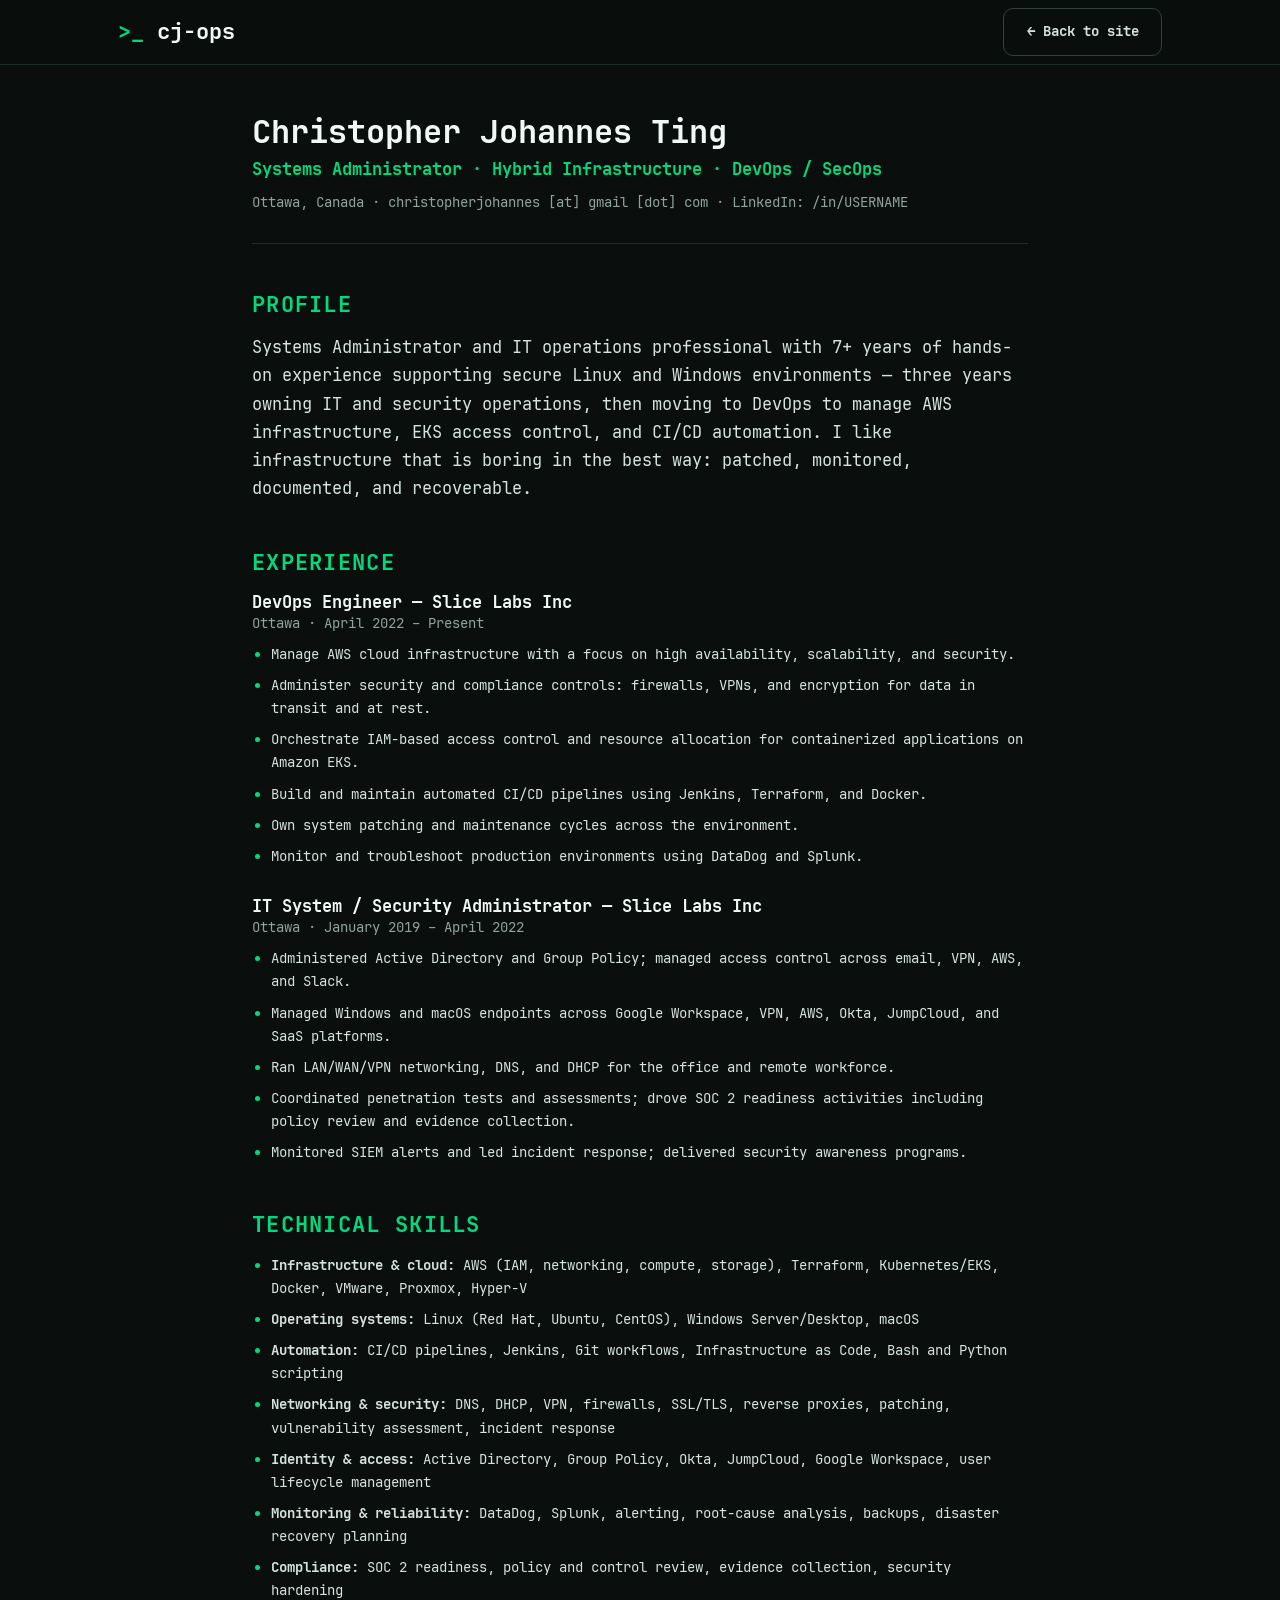
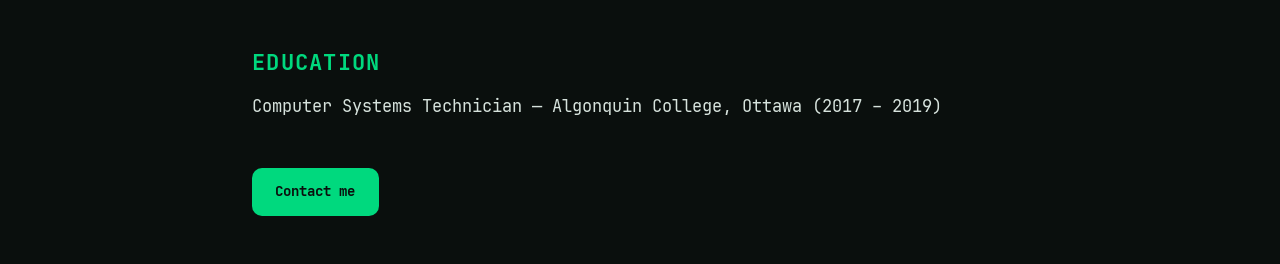
==== cv.html @ 98f37f38 "Portfolio site: hand-coded HTML/CSS/JS, hardened Pages pipeline - Single-page dark terminal design: " ====
<!DOCTYPE html>
<html lang="en">
<head>
  <meta charset="utf-8">
  <meta name="viewport" content="width=device-width, initial-scale=1">
  <meta http-equiv="Content-Security-Policy" content="default-src 'none'; style-src 'self'; img-src 'self'; font-src 'self'; base-uri 'none'; form-action 'none'">
  <meta name="referrer" content="no-referrer">
  <meta name="color-scheme" content="dark light">
  <title>CV — Christopher Ting</title>
  <meta name="description" content="CV of Christopher Ting, Systems Administrator / DevOps / SecOps, Ottawa.">
  <link rel="icon" href="assets/img/favicon.svg" type="image/svg+xml">
  <link rel="stylesheet" href="css/tokens.css">
  <link rel="stylesheet" href="css/base.css">
  <link rel="stylesheet" href="css/layout.css">
  <link rel="stylesheet" href="css/components.css">
  <link rel="stylesheet" href="css/cv.css">
</head>
<body>
  <a class="skip-link" href="#cv">Skip to content</a>
  <header class="site-header">
    <nav class="nav container" aria-label="Main">
      <a class="nav__brand" href="./"><span class="nav__brand-glyph" aria-hidden="true">&gt;_</span> cj-ops</a>
      <a class="btn btn--ghost" href="./">← Back to site</a>
    </nav>
  </header>

  <main class="cv" id="cv">
    <header>
      <h1>Christopher Johannes Ting</h1>
      <p class="cv__role">Systems Administrator · Hybrid Infrastructure · DevOps / SecOps</p>
      <p class="cv__meta">Ottawa, Canada · christopherjohannes [at] gmail [dot] com · LinkedIn: /in/USERNAME</p>
    </header>

    <section aria-labelledby="cv-objective">
      <h2 id="cv-objective">Profile</h2>
      <p>Systems Administrator and IT operations professional with 7+ years of hands-on experience supporting secure Linux and Windows environments — three years owning IT and security operations, then moving to DevOps to manage AWS infrastructure, EKS access control, and CI/CD automation. I like infrastructure that is boring in the best way: patched, monitored, documented, and recoverable.</p>
    </section>

    <section aria-labelledby="cv-exp">
      <h2 id="cv-exp">Experience</h2>

      <div class="cv__job">
        <h3>DevOps Engineer — Slice Labs Inc</h3>
        <p class="cv__where">Ottawa · April 2022 – Present</p>
        <ul>
          <li>Manage AWS cloud infrastructure with a focus on high availability, scalability, and security.</li>
          <li>Administer security and compliance controls: firewalls, VPNs, and encryption for data in transit and at rest.</li>
          <li>Orchestrate IAM-based access control and resource allocation for containerized applications on Amazon EKS.</li>
          <li>Build and maintain automated CI/CD pipelines using Jenkins, Terraform, and Docker.</li>
          <li>Own system patching and maintenance cycles across the environment.</li>
          <li>Monitor and troubleshoot production environments using DataDog and Splunk.</li>
        </ul>
      </div>

      <div class="cv__job">
        <h3>IT System / Security Administrator — Slice Labs Inc</h3>
        <p class="cv__where">Ottawa · January 2019 – April 2022</p>
        <ul>
          <li>Administered Active Directory and Group Policy; managed access control across email, VPN, AWS, and Slack.</li>
          <li>Managed Windows and macOS endpoints across Google Workspace, VPN, AWS, Okta, JumpCloud, and SaaS platforms.</li>
          <li>Ran LAN/WAN/VPN networking, DNS, and DHCP for the office and remote workforce.</li>
          <li>Coordinated penetration tests and assessments; drove SOC 2 readiness activities including policy review and evidence collection.</li>
          <li>Monitored SIEM alerts and led incident response; delivered security awareness programs.</li>
        </ul>
      </div>
    </section>

    <section aria-labelledby="cv-skills">
      <h2 id="cv-skills">Technical Skills</h2>
      <ul>
        <li><strong>Infrastructure &amp; cloud:</strong> AWS (IAM, networking, compute, storage), Terraform, Kubernetes/EKS, Docker, VMware, Proxmox, Hyper-V</li>
        <li><strong>Operating systems:</strong> Linux (Red Hat, Ubuntu, CentOS), Windows Server/Desktop, macOS</li>
        <li><strong>Automation:</strong> CI/CD pipelines, Jenkins, Git workflows, Infrastructure as Code, Bash and Python scripting</li>
        <li><strong>Networking &amp; security:</strong> DNS, DHCP, VPN, firewalls, SSL/TLS, reverse proxies, patching, vulnerability assessment, incident response</li>
        <li><strong>Identity &amp; access:</strong> Active Directory, Group Policy, Okta, JumpCloud, Google Workspace, user lifecycle management</li>
        <li><strong>Monitoring &amp; reliability:</strong> DataDog, Splunk, alerting, root-cause analysis, backups, disaster recovery planning</li>
        <li><strong>Compliance:</strong> SOC 2 readiness, policy and control review, evidence collection, security hardening</li>
      </ul>
    </section>

    <section aria-labelledby="cv-edu">
      <h2 id="cv-edu">Education</h2>
      <p>Computer Systems Technician — Algonquin College, Ottawa (2017 – 2019)</p>
    </section>

    <p class="cv__actions">
      <a class="btn btn--solid" href="./#contact">Contact me</a>
    </p>
  </main>
</body>
</html>
---- css/tokens.css ----
/* Design tokens — single source of truth for the theme. */
:root {
  /* color */
  --bg: #0a0f0d;
  --bg-raise: #0d1512;
  --surface: #101a16;
  --surface-2: #13201b;
  --border: #1e2b28;
  --border-bright: #2c443c;
  --accent: #00d97e;
  --accent-strong: #35eb9e;
  --accent-dim: rgba(0, 217, 126, 0.14);
  --accent-glow: rgba(0, 217, 126, 0.35);
  --text: #d6e2dc;
  --text-strong: #f2f8f5;
  --muted: #90a29b;

  /* type */
  --font-mono: "JetBrains Mono", ui-monospace, "Cascadia Mono", "SF Mono", Menlo, Consolas, monospace;
  --fs-sm: clamp(0.8rem, 0.78rem + 0.12vw, 0.875rem);
  --fs-base: clamp(0.95rem, 0.9rem + 0.25vw, 1.0625rem);
  --fs-md: clamp(1.1rem, 1rem + 0.5vw, 1.35rem);
  --fs-lg: clamp(1.4rem, 1.2rem + 1vw, 2rem);
  --fs-xl: clamp(2rem, 1.5rem + 2.6vw, 3.6rem);

  /* space & shape */
  --space-1: 0.25rem;
  --space-2: 0.5rem;
  --space-3: 1rem;
  --space-4: 1.75rem;
  --space-5: 3rem;
  --space-6: 5rem;
  --radius: 10px;
  --radius-lg: 14px;
  --shadow-glow: 0 0 0 1px var(--border-bright), 0 0 28px var(--accent-dim);
  --container: 1100px;

  /* motion */
  --ease: cubic-bezier(0.22, 1, 0.36, 1);
  --dur: 500ms;
}
---- css/base.css ----
/* Fonts — self-hosted, no CDN. */
@font-face {
  font-family: "JetBrains Mono";
  src: url("../assets/fonts/jetbrains-mono-400.woff2") format("woff2");
  font-weight: 400;
  font-style: normal;
  font-display: swap;
}
@font-face {
  font-family: "JetBrains Mono";
  src: url("../assets/fonts/jetbrains-mono-700.woff2") format("woff2");
  font-weight: 700;
  font-style: normal;
  font-display: swap;
}

/* Reset */
*, *::before, *::after { box-sizing: border-box; }
* { margin: 0; }
html { color-scheme: dark; }
img, picture, svg, canvas { display: block; max-width: 100%; height: auto; }
input, button { font: inherit; }
ul[class] { list-style: none; padding: 0; }
p, h1, h2, h3 { overflow-wrap: break-word; }

body {
  background: var(--bg);
  color: var(--text);
  font-family: var(--font-mono);
  font-size: var(--fs-base);
  line-height: 1.65;
  -webkit-font-smoothing: antialiased;
}

h1, h2, h3 { color: var(--text-strong); line-height: 1.2; text-wrap: balance; }

a { color: var(--accent); text-decoration-thickness: 1px; text-underline-offset: 3px; }
a:hover { color: var(--accent-strong); }

::selection { background: var(--accent); color: var(--bg); }

/* Focus — always visible, never removed. */
:focus-visible {
  outline: 2px solid var(--accent);
  outline-offset: 3px;
  border-radius: 2px;
}

/* Smooth scrolling only for those who allow motion. */
@media (prefers-reduced-motion: no-preference) {
  html { scroll-behavior: smooth; }
}
html { scroll-padding-top: 5rem; }

/* Skip link */
.skip-link {
  position: absolute;
  left: var(--space-3);
  top: var(--space-3);
  z-index: 100;
  padding: var(--space-2) var(--space-3);
  background: var(--accent);
  color: var(--bg);
  font-weight: 700;
  text-decoration: none;
  border-radius: var(--radius);
  transform: translateY(-300%);
}
.skip-link:focus { transform: none; }

.visually-hidden {
  position: absolute;
  width: 1px; height: 1px;
  padding: 0; margin: -1px;
  overflow: hidden;
  clip-path: inset(50%);
  white-space: nowrap;
}

.accent { color: var(--accent); }

/*
 * Scroll-reveal gating: content is fully visible by default (the no-JS floor).
 * Only when JS has loaded (html.js-enabled) do reveal elements start hidden.
 */
.js-enabled .reveal {
  opacity: 0;
  transform: translateY(22px);
  transition: opacity var(--dur) var(--ease), transform var(--dur) var(--ease);
}
.js-enabled .reveal.is-visible { opacity: 1; transform: none; }

/* Global kill switch: reduced motion disables every animation and transition. */
@media (prefers-reduced-motion: reduce) {
  *, *::before, *::after {
    animation-duration: 0.01ms !important;
    animation-iteration-count: 1 !important;
    transition-duration: 0.01ms !important;
  }
  .js-enabled .reveal { opacity: 1; transform: none; }
}
---- css/layout.css ----
.container {
  max-width: var(--container);
  margin-inline: auto;
  padding-inline: var(--space-4);
}

/* ---------- Header / nav ---------- */
.site-header {
  position: sticky;
  top: 0;
  z-index: 50;
  background: color-mix(in srgb, var(--bg) 82%, transparent);
  backdrop-filter: blur(10px);
  -webkit-backdrop-filter: blur(10px);
  border-bottom: 1px solid var(--border);
}
.nav {
  display: flex;
  align-items: center;
  justify-content: space-between;
  gap: var(--space-3);
  min-height: 4rem;
}
.nav__brand {
  font-weight: 700;
  font-size: var(--fs-md);
  color: var(--text-strong);
  text-decoration: none;
  white-space: nowrap;
}
.nav__brand-glyph { color: var(--accent); }
.nav__menu {
  display: flex;
  align-items: center;
  gap: var(--space-4);
}
.nav__menu a:not(.btn) {
  color: var(--text);
  text-decoration: none;
  font-size: var(--fs-sm);
  padding-block: var(--space-2);
  border-bottom: 2px solid transparent;
}
.nav__menu a:not(.btn):hover,
.nav__menu a[aria-current="page"] {
  color: var(--accent);
  border-bottom-color: var(--accent);
}
.nav__toggle { display: none; }

@media (max-width: 720px) {
  .nav__toggle {
    display: grid;
    place-items: center;
    width: 2.75rem;
    height: 2.75rem;
    background: none;
    border: 1px solid var(--border);
    border-radius: var(--radius);
    cursor: pointer;
  }
  .nav__toggle-bar,
  .nav__toggle-bar::before,
  .nav__toggle-bar::after {
    content: "";
    display: block;
    width: 1.25rem;
    height: 2px;
    background: var(--accent);
    position: relative;
    transition: transform 200ms var(--ease);
  }
  .nav__toggle-bar::before { position: absolute; top: -6px; }
  .nav__toggle-bar::after { position: absolute; top: 6px; }
  .nav__toggle[aria-expanded="true"] .nav__toggle-bar { transform: rotate(45deg); }
  .nav__toggle[aria-expanded="true"] .nav__toggle-bar::before { transform: rotate(-90deg) translateX(-6px); }
  .nav__toggle[aria-expanded="true"] .nav__toggle-bar::after { opacity: 0; }

  .nav__menu {
    position: absolute;
    inset: 100% 0 auto 0;
    flex-direction: column;
    align-items: stretch;
    gap: 0;
    background: var(--bg-raise);
    border-bottom: 1px solid var(--border);
    padding: var(--space-3) var(--space-4) var(--space-4);
    display: none;
  }
  .nav__menu.is-open { display: flex; }
  .nav__menu a:not(.btn) { padding: var(--space-3); border-bottom: 1px solid var(--border); }
  .nav__cv { margin-top: var(--space-3); text-align: center; }
}

/* ---------- Hero ---------- */
.hero {
  position: relative;
  overflow: hidden;
  padding-block: var(--space-6);
  /* Static fallback when JS/canvas is unavailable. */
  background:
    radial-gradient(60rem 30rem at 80% -10%, var(--accent-dim), transparent 60%),
    var(--bg);
}
.hero__canvas {
  position: absolute;
  inset: 0;
  width: 100%;
  height: 100%;
  pointer-events: none;
}
.hero__grid {
  position: relative;
  display: grid;
  grid-template-columns: minmax(0, 1.15fr) minmax(0, 1fr);
  gap: var(--space-5);
  align-items: center;
}
.hero__kicker { color: var(--muted); font-size: var(--fs-sm); margin-bottom: var(--space-3); }
.hero__title { font-size: var(--fs-xl); margin-block: var(--space-4) var(--space-3); }
.hero__sub { color: var(--muted); max-width: 46ch; }
.hero__cta { display: flex; flex-wrap: wrap; gap: var(--space-3); margin-top: var(--space-4); }
.hero__media { position: relative; }

@media (max-width: 900px) {
  .hero__grid { grid-template-columns: 1fr; }
  .hero__media { order: -1; max-width: 480px; }
}

/* ---------- Sections ---------- */
.section { padding-block: var(--space-6); }
.section--alt { background: var(--bg-raise); border-block: 1px solid var(--border); }
.section__title { font-size: var(--fs-lg); margin-bottom: var(--space-5); }
.section__hash { color: var(--accent); }
.section__lede { color: var(--muted); margin: calc(-1 * var(--space-4)) 0 var(--space-5); max-width: 60ch; }

/* ---------- Stats ---------- */
.stats { border-block: 1px solid var(--border); background: var(--bg-raise); }
.stats__grid {
  display: grid;
  grid-template-columns: repeat(auto-fit, minmax(10rem, 1fr));
  gap: var(--space-4);
  padding-block: var(--space-5);
  text-align: center;
}
.stat__num { font-size: var(--fs-xl); font-weight: 700; color: var(--accent); line-height: 1; }
.stat__label { color: var(--muted); font-size: var(--fs-sm); margin-top: var(--space-2); }

/* ---------- About ---------- */
.about__grid {
  display: grid;
  grid-template-columns: minmax(0, 1.1fr) minmax(0, 1fr);
  gap: var(--space-5);
  align-items: start;
}
.about__text p + p { margin-top: var(--space-3); }
.about__edu { color: var(--muted); font-size: var(--fs-sm); margin-top: var(--space-4); }
.focus { display: grid; gap: var(--space-3); }
@media (max-width: 900px) {
  .about__grid { grid-template-columns: 1fr; }
}

/* ---------- Grids ---------- */
.skills__grid {
  display: grid;
  grid-template-columns: repeat(auto-fit, minmax(15rem, 1fr));
  gap: var(--space-4);
}
.services__grid,
.projects__grid {
  display: grid;
  grid-template-columns: repeat(auto-fit, minmax(17rem, 1fr));
  gap: var(--space-4);
}

/* ---------- Contact ---------- */
.contact__inner { text-align: center; max-width: 44rem; }
.contact__inner .section__title { margin-bottom: var(--space-3); }
.contact__lede { color: var(--muted); margin-bottom: var(--space-4); }
.contact__actions {
  display: flex;
  flex-wrap: wrap;
  justify-content: center;
  gap: var(--space-3);
}
.contact__note, .contact__noscript { color: var(--muted); font-size: var(--fs-sm); margin-top: var(--space-4); }

/* ---------- Footer ---------- */
.footer { border-top: 1px solid var(--border); padding-block: var(--space-4); }
.footer__inner {
  display: flex;
  flex-wrap: wrap;
  justify-content: space-between;
  gap: var(--space-3);
  color: var(--muted);
  font-size: var(--fs-sm);
}
.footer__key {
  background: var(--surface);
  border: 1px solid var(--border);
  border-radius: 6px;
  color: var(--accent);
  padding: 0 var(--space-2);
  cursor: pointer;
}
.footer__key:hover { border-color: var(--accent); }
---- css/components.css ----
/* ---------- Buttons ---------- */
.btn {
  display: inline-block;
  padding: 0.7rem 1.4rem;
  border-radius: var(--radius);
  font-weight: 700;
  font-size: var(--fs-sm);
  text-decoration: none;
  border: 1px solid transparent;
  transition: transform 180ms var(--ease), box-shadow 180ms var(--ease), background 180ms var(--ease);
}
.btn--solid { background: var(--accent); color: var(--bg); }
.btn--solid:hover { background: var(--accent-strong); color: var(--bg); box-shadow: 0 0 24px var(--accent-glow); transform: translateY(-2px); }
.btn--ghost { border-color: var(--border-bright); color: var(--text); }
.btn--ghost:hover { border-color: var(--accent); color: var(--accent); transform: translateY(-2px); }

/* ---------- Terminal chrome ---------- */
.term {
  background: var(--surface);
  border: 1px solid var(--border);
  border-radius: var(--radius-lg);
  overflow: hidden;
  box-shadow: 0 12px 40px rgba(0, 0, 0, 0.45);
}
.term__bar {
  display: flex;
  align-items: center;
  gap: 0.45rem;
  padding: 0.6rem 0.9rem;
  background: var(--surface-2);
  border-bottom: 1px solid var(--border);
}
.term__dot { width: 0.7rem; height: 0.7rem; border-radius: 50%; background: var(--border-bright); }
.term__dot:first-child { background: #e05252; }
.term__dot:nth-child(2) { background: #d9a441; }
.term__dot:nth-child(3) { background: var(--accent); }
.term__title { margin-left: var(--space-2); color: var(--muted); font-size: var(--fs-sm); }
.term__body { padding: var(--space-3) var(--space-4); font-size: var(--fs-sm); }
.term__prompt { color: var(--accent); font-weight: 700; }
.term__cmd { color: var(--text-strong); }
.term__out { color: var(--muted); margin-bottom: var(--space-2); }
.term__cursor {
  display: inline-block;
  width: 0.6em;
  height: 1.1em;
  background: var(--accent);
  vertical-align: text-bottom;
  animation: blink 1.1s steps(1) infinite;
}
@keyframes blink { 50% { opacity: 0; } }

.term--frame { box-shadow: var(--shadow-glow), 0 12px 40px rgba(0, 0, 0, 0.45); }
.term--frame img { width: 100%; }

/* ---------- Cards ---------- */
.card {
  --tilt-x: 0deg;
  --tilt-y: 0deg;
  background: var(--surface);
  border: 1px solid var(--border);
  border-radius: var(--radius-lg);
  padding: var(--space-4);
  transition: border-color 200ms var(--ease), box-shadow 200ms var(--ease), transform 200ms var(--ease);
  transform: perspective(800px) rotateX(var(--tilt-x)) rotateY(var(--tilt-y));
}
.card:hover { border-color: var(--border-bright); box-shadow: var(--shadow-glow); }
.card h3 { font-size: var(--fs-md); margin-block: var(--space-2); }
.card p { color: var(--muted); font-size: var(--fs-sm); }
.card__icon {
  display: inline-grid;
  place-items: center;
  width: 2.6rem;
  height: 2.6rem;
  border-radius: var(--radius);
  background: var(--accent-dim);
  border: 1px solid var(--border-bright);
  color: var(--accent);
  font-size: 1.2rem;
}

/* ---------- Badges & tags ---------- */
.skills__heading { font-size: var(--fs-sm); color: var(--accent); text-transform: uppercase; letter-spacing: 0.08em; margin-bottom: var(--space-3); }
.badges { display: flex; flex-wrap: wrap; gap: var(--space-2); }
.badges li {
  padding: 0.35rem 0.75rem;
  background: var(--surface);
  border: 1px solid var(--border);
  border-radius: 999px;
  font-size: var(--fs-sm);
  transition: border-color 160ms var(--ease), color 160ms var(--ease);
}
.badges li:hover { border-color: var(--accent); color: var(--accent-strong); }
.tags { display: flex; flex-wrap: wrap; gap: var(--space-2); margin-top: var(--space-3); }
.tags li {
  padding: 0.15rem 0.6rem;
  border-radius: 999px;
  background: var(--accent-dim);
  color: var(--accent-strong);
  font-size: 0.75rem;
}

/* ---------- Projects ---------- */
.project { padding: 0; overflow: hidden; display: flex; flex-direction: column; }
.project__thumb { width: 100%; border-bottom: 1px solid var(--border); }
.project__body { padding: var(--space-4); display: flex; flex-direction: column; flex: 1; }
.project__link { margin-top: auto; padding-top: var(--space-3); font-size: var(--fs-sm); font-weight: 700; text-decoration: none; }
.project__link:hover { text-decoration: underline; }

/* ---------- Terminal dialog (easter egg) ---------- */
.termdialog {
  margin: auto; /* restore centering removed by the global reset */
  width: min(92vw, 40rem);
  background: transparent;
  border: none;
  padding: 0;
}
.termdialog::backdrop { background: rgba(4, 8, 6, 0.75); backdrop-filter: blur(3px); }
.term--dialog { box-shadow: var(--shadow-glow), 0 24px 60px rgba(0, 0, 0, 0.6); }
.termdialog__close {
  margin-left: auto;
  background: none;
  border: none;
  color: var(--muted);
  cursor: pointer;
  font-size: 1rem;
  padding: 0 var(--space-2);
}
.termdialog__close:hover { color: var(--accent); }
.termdialog__body { min-height: 16rem; max-height: 60vh; display: flex; flex-direction: column; }
.termdialog__log { flex: 1; overflow-y: auto; white-space: pre-wrap; color: var(--text); }
.termdialog__log .muted { color: var(--muted); }
.termdialog__log .ok { color: var(--accent); }
.termdialog__row { display: flex; gap: var(--space-2); align-items: center; margin-top: var(--space-2); }
.termdialog__input {
  flex: 1;
  background: none;
  border: none;
  color: var(--text-strong);
  caret-color: var(--accent);
}
.termdialog__input:focus { outline: none; }
.termdialog__input::placeholder { color: var(--muted); opacity: 0.7; }
---- css/cv.css ----
/* CV page — screen layout + print-to-PDF styles. */
.cv {
  max-width: 52rem;
  margin-inline: auto;
  padding: var(--space-5) var(--space-4);
}
.cv header { margin-bottom: var(--space-5); border-bottom: 1px solid var(--border); padding-bottom: var(--space-4); }
.cv h1 { font-size: var(--fs-lg); }
.cv .cv__role { color: var(--accent); font-weight: 700; margin-top: var(--space-1); }
.cv .cv__meta { color: var(--muted); font-size: var(--fs-sm); margin-top: var(--space-2); }
.cv h2 {
  font-size: var(--fs-md);
  color: var(--accent);
  margin: var(--space-5) 0 var(--space-3);
  text-transform: uppercase;
  letter-spacing: 0.06em;
}
.cv h3 { font-size: var(--fs-base); }
.cv .cv__where { color: var(--muted); font-size: var(--fs-sm); margin-bottom: var(--space-2); }
.cv ul { padding-left: 1.2rem; }
.cv li { margin-bottom: var(--space-2); font-size: var(--fs-sm); }
.cv li::marker { color: var(--accent); }
.cv .cv__job + .cv__job { margin-top: var(--space-4); }
.cv .cv__actions { margin-top: var(--space-5); display: flex; gap: var(--space-3); }

@media print {
  :root {
    --bg: #ffffff;
    --bg-raise: #ffffff;
    --surface: #ffffff;
    --border: #cccccc;
    --accent: #067a4b;
    --accent-strong: #067a4b;
    --text: #1a1a1a;
    --text-strong: #000000;
    --muted: #444444;
  }
  html { color-scheme: light; }
  body { font-size: 10.5pt; }
  .cv { padding: 0; max-width: none; }
  .cv .cv__actions, .site-header { display: none; }
  a { color: var(--text); text-decoration: none; }
}
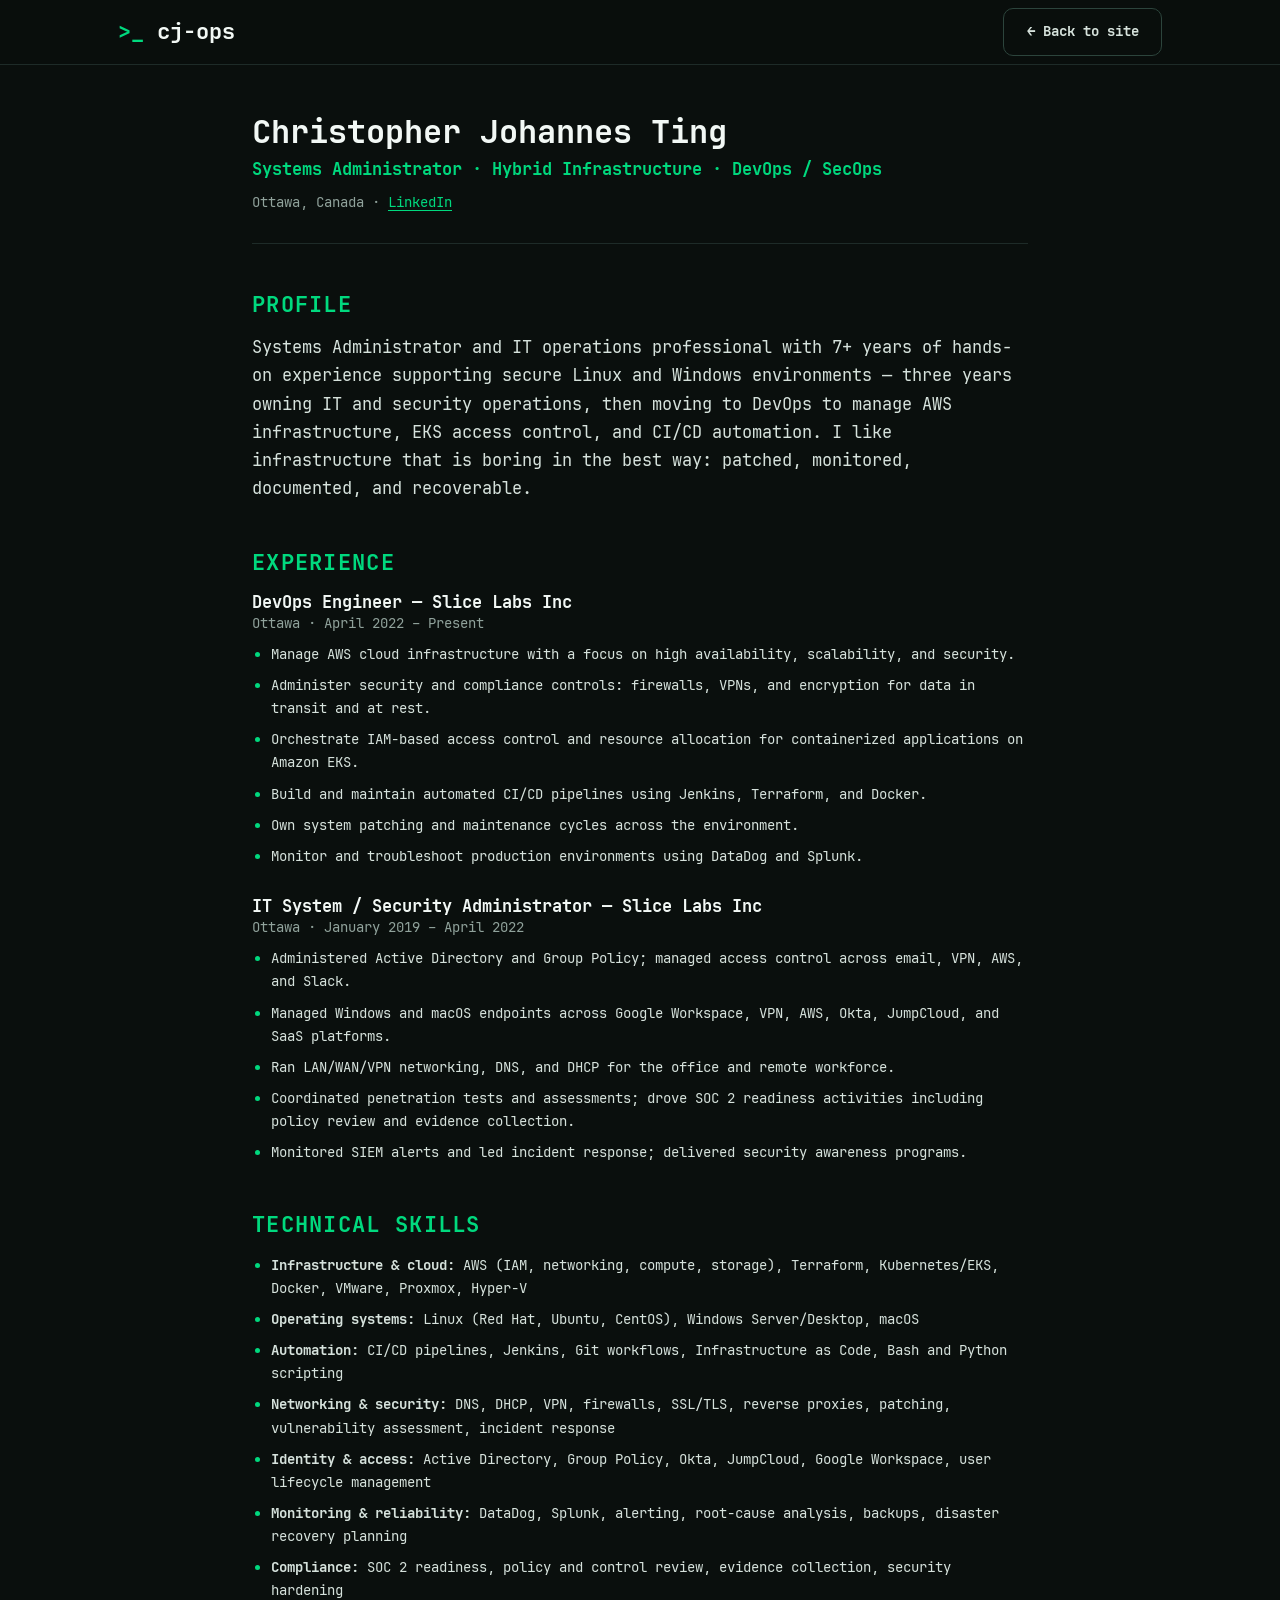
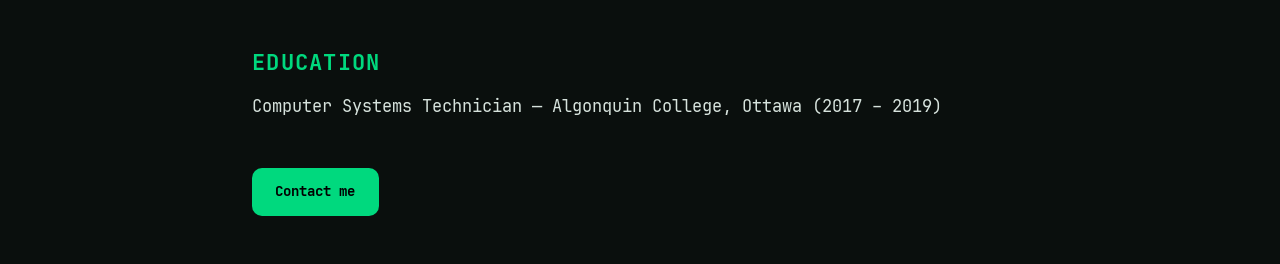
==== commit 3cb390a3: "Update LinkedIn links in security.txt, cv.html, and index.html" ====
--- a/cv.html
+++ b/cv.html
@@ -28,7 +28,7 @@
     <header>
       <h1>Christopher Johannes Ting</h1>
       <p class="cv__role">Systems Administrator · Hybrid Infrastructure · DevOps / SecOps</p>
-      <p class="cv__meta">Ottawa, Canada · christopherjohannes [at] gmail [dot] com · LinkedIn: /in/USERNAME</p>
+      <p class="cv__meta">Ottawa, Canada · <a href="https://www.linkedin.com/in/YOUR_HANDLE">LinkedIn</a></p>
     </header>
 
     <section aria-labelledby="cv-objective">
--- a/css/base.css
+++ b/css/base.css
@@ -82,13 +82,15 @@
 /*
  * Scroll-reveal gating: content is fully visible by default (the no-JS floor).
  * Only when JS has loaded (html.js-enabled) do reveal elements start hidden.
+ * Uses the standalone `translate` property (not `transform`) so it never
+ * collides with a component's own hover transform (e.g. a magnify effect).
  */
 .js-enabled .reveal {
   opacity: 0;
-  transform: translateY(22px);
-  transition: opacity var(--dur) var(--ease), transform var(--dur) var(--ease);
+  translate: 0 22px;
+  transition: opacity var(--dur) var(--ease), translate var(--dur) var(--ease);
 }
-.js-enabled .reveal.is-visible { opacity: 1; transform: none; }
+.js-enabled .reveal.is-visible { opacity: 1; translate: none; }
 
 /* Global kill switch: reduced motion disables every animation and transition. */
 @media (prefers-reduced-motion: reduce) {
@@ -97,5 +99,5 @@
     animation-iteration-count: 1 !important;
     transition-duration: 0.01ms !important;
   }
-  .js-enabled .reveal { opacity: 1; transform: none; }
+  .js-enabled .reveal { opacity: 1; translate: none; }
 }
--- a/css/layout.css
+++ b/css/layout.css
@@ -29,6 +29,16 @@
   white-space: nowrap;
 }
 .nav__brand-glyph { color: var(--accent); }
+.nav__brand-name { display: inline-block; min-width: 6ch; }
+.nav__brand-cursor {
+  display: inline-block;
+  width: 0.55em;
+  height: 1em;
+  margin-left: 1px;
+  background: var(--accent);
+  vertical-align: text-bottom;
+  animation: blink 1.1s steps(1) infinite;
+}
 .nav__menu {
   display: flex;
   align-items: center;
@@ -42,7 +52,7 @@
   border-bottom: 2px solid transparent;
 }
 .nav__menu a:not(.btn):hover,
-.nav__menu a[aria-current="page"] {
+.nav__menu a:not(.btn)[aria-current="page"] {
   color: var(--accent);
   border-bottom-color: var(--accent);
 }
@@ -89,7 +99,7 @@
   }
   .nav__menu.is-open { display: flex; }
   .nav__menu a:not(.btn) { padding: var(--space-3); border-bottom: 1px solid var(--border); }
-  .nav__cv { margin-top: var(--space-3); text-align: center; }
+  .nav__cta { margin-top: var(--space-3); text-align: center; }
 }
 
 /* ---------- Hero ---------- */
@@ -97,34 +107,68 @@
   position: relative;
   overflow: hidden;
   padding-block: var(--space-6);
-  /* Static fallback when JS/canvas is unavailable. */
-  background:
-    radial-gradient(60rem 30rem at 80% -10%, var(--accent-dim), transparent 60%),
-    var(--bg);
-}
-.hero__canvas {
+  min-height: min(86vh, 44rem);
+  display: flex;
+  align-items: center;
+}
+/* Full-bleed photo behind the whole hero, darkened on the left so the
+   headline stays readable over the desk scene. */
+.hero__photo {
   position: absolute;
   inset: 0;
+  z-index: 0;
+  pointer-events: none;
+}
+.hero__photo picture,
+.hero__photo img {
   width: 100%;
   height: 100%;
-  pointer-events: none;
+  object-fit: cover;
+  object-position: center 22%;
+}
+.hero__photo::after {
+  content: "";
+  position: absolute;
+  inset: 0;
+  background:
+    linear-gradient(90deg, var(--bg) 14%, color-mix(in srgb, var(--bg) 55%, transparent) 42%, transparent 64%),
+    linear-gradient(180deg, var(--bg), transparent 24%),
+    linear-gradient(0deg, var(--bg) 4%, transparent 32%),
+    color-mix(in srgb, var(--bg) 16%, transparent);
 }
 .hero__grid {
   position: relative;
+  z-index: 1;
+  width: 100%;
   display: grid;
   grid-template-columns: minmax(0, 1.15fr) minmax(0, 1fr);
   gap: var(--space-5);
   align-items: center;
 }
-.hero__kicker { color: var(--muted); font-size: var(--fs-sm); margin-bottom: var(--space-3); }
-.hero__title { font-size: var(--fs-xl); margin-block: var(--space-4) var(--space-3); }
-.hero__sub { color: var(--muted); max-width: 46ch; }
+.hero__kicker { color: var(--accent); font-size: var(--fs-sm); text-transform: uppercase; letter-spacing: 0.08em; margin-bottom: var(--space-2); }
+.hero__title { font-size: var(--fs-xl); margin-bottom: var(--space-2); }
+.hero__role { font-size: var(--fs-md); font-weight: 700; color: var(--text-strong); margin-bottom: var(--space-3); }
+.hero__sub { color: var(--text); max-width: 46ch; }
 .hero__cta { display: flex; flex-wrap: wrap; gap: var(--space-3); margin-top: var(--space-4); }
+.hero__trust { margin-top: var(--space-5); }
+.hero__trust-label {
+  color: var(--muted);
+  font-size: var(--fs-sm);
+  letter-spacing: 0.08em;
+  margin-bottom: var(--space-3);
+}
 .hero__media { position: relative; }
 
 @media (max-width: 900px) {
+  .hero { min-height: 0; }
   .hero__grid { grid-template-columns: 1fr; }
-  .hero__media { order: -1; max-width: 480px; }
+  .hero__photo::after {
+    background:
+      linear-gradient(180deg, var(--bg), transparent 32%),
+      linear-gradient(0deg, var(--bg) 6%, transparent 48%),
+      color-mix(in srgb, var(--bg) 64%, transparent);
+  }
+  .hero__media { display: none; }
 }
 
 /* ---------- Sections ---------- */
@@ -146,44 +190,146 @@
 .stat__num { font-size: var(--fs-xl); font-weight: 700; color: var(--accent); line-height: 1; }
 .stat__label { color: var(--muted); font-size: var(--fs-sm); margin-top: var(--space-2); }
 
-/* ---------- About ---------- */
-.about__grid {
+/* ---------- About terminal ---------- */
+.about { position: relative; overflow: hidden; }
+/* Translucent so the particle canvas behind the section shows through
+   instead of being fully hidden behind the terminal chrome. */
+.term.about-term { background: color-mix(in srgb, var(--surface) 55%, transparent); }
+.term.about-term .term__bar { background: color-mix(in srgb, var(--surface-2) 55%, transparent); }
+.about__canvas {
+  position: absolute;
+  inset: 0;
+  z-index: 0;
+  width: 100%;
+  height: 100%;
+  pointer-events: none;
+}
+.about > .container { position: relative; z-index: 1; }
+.term__body.about-term__body { padding: var(--space-4) var(--space-5) var(--space-5); }
+.about-term__output {
   display: grid;
   grid-template-columns: minmax(0, 1.1fr) minmax(0, 1fr);
   gap: var(--space-5);
-  align-items: start;
-}
-.about__text p + p { margin-top: var(--space-3); }
-.about__edu { color: var(--muted); font-size: var(--fs-sm); margin-top: var(--space-4); }
-.focus { display: grid; gap: var(--space-3); }
+  margin: var(--space-4) 0 var(--space-3);
+  transition: opacity 400ms var(--ease);
+}
+.is-typing .about-term__output { opacity: 0; }
+.about-term__heading {
+  color: var(--accent);
+  font-size: var(--fs-sm);
+  text-transform: uppercase;
+  letter-spacing: 0.08em;
+  margin-bottom: var(--space-3);
+}
+.about-term__heading--gap { margin-top: var(--space-4); }
+.about-term__col { border-left: 1px solid var(--border); padding-left: var(--space-5); }
+.about-term__col:first-child { border-left: none; padding-left: 0; }
+.about-term__stats {
+  display: grid;
+  grid-template-columns: repeat(3, minmax(0, 1fr));
+  gap: var(--space-3);
+  margin-top: var(--space-4);
+  text-align: left;
+}
+.about-term__stats .stat__num { font-size: var(--fs-lg); }
+.focus-list { display: grid; gap: var(--space-4); }
+.focus-list li { display: flex; gap: var(--space-3); }
+.focus-list__icon {
+  flex: none;
+  display: inline-grid;
+  place-items: center;
+  width: 2.6rem;
+  height: 2.6rem;
+  border-radius: var(--radius);
+  background: var(--accent-dim);
+  border: 1px solid var(--border-bright);
+  color: var(--accent);
+  font-size: 1.2rem;
+}
+.focus-list h3 { font-size: var(--fs-md); margin-bottom: var(--space-1); }
+.focus-list p { color: var(--muted); font-size: var(--fs-sm); }
 @media (max-width: 900px) {
-  .about__grid { grid-template-columns: 1fr; }
+  .about-term__output { grid-template-columns: 1fr; }
+  .about-term__col { border-left: none; border-top: 1px solid var(--border); padding-left: 0; padding-top: var(--space-5); }
+  .about-term__col:first-child { border-top: none; padding-top: 0; }
+}
+@media (max-width: 480px) {
+  .about-term__stats { grid-template-columns: 1fr; text-align: center; gap: var(--space-2); }
 }
 
 /* ---------- Grids ---------- */
-.skills__grid {
-  display: grid;
-  grid-template-columns: repeat(auto-fit, minmax(15rem, 1fr));
-  gap: var(--space-4);
-}
 .services__grid,
 .projects__grid {
   display: grid;
   grid-template-columns: repeat(auto-fit, minmax(17rem, 1fr));
   gap: var(--space-4);
 }
+.tech-grid {
+  display: grid;
+  grid-template-columns: repeat(auto-fit, minmax(3.9rem, 1fr));
+  gap: 0.35rem;
+}
+.tech-grid__item {
+  display: flex;
+  flex-direction: column;
+  align-items: center;
+  gap: 0.35rem;
+  padding: 0.7rem 0.35rem;
+  background: var(--surface);
+  border: 1px solid var(--border);
+  border-radius: var(--radius-lg);
+  text-align: center;
+  transform-origin: center bottom;
+  transition: border-color 200ms var(--ease), transform 240ms var(--ease), box-shadow 240ms var(--ease);
+}
+/* macOS-dock-style magnify: the whole tile scales up from its base,
+   growing upward — not just the icon inside it. */
+.tech-grid__item:hover {
+  border-color: var(--border-bright);
+  transform: scale(1.4);
+  box-shadow: var(--shadow-glow);
+  z-index: 2;
+}
+.tech-grid__item img { height: 1.05rem; width: auto; }
+.tech-grid__label { font-size: var(--fs-sm); color: var(--text); }
 
 /* ---------- Contact ---------- */
-.contact__inner { text-align: center; max-width: 44rem; }
-.contact__inner .section__title { margin-bottom: var(--space-3); }
-.contact__lede { color: var(--muted); margin-bottom: var(--space-4); }
-.contact__actions {
+.cta-bar {
+  display: flex;
+  align-items: center;
+  gap: var(--space-4);
+  background: var(--surface);
+  border: 1px solid var(--border);
+  border-radius: var(--radius-lg);
+  padding: var(--space-5);
+}
+.cta-bar__icon {
+  flex: none;
+  display: grid;
+  place-items: center;
+  width: 3rem;
+  height: 3rem;
+  border-radius: var(--radius);
+  background: var(--accent-dim);
+  border: 1px solid var(--border-bright);
+  color: var(--accent);
+  font-size: 1.3rem;
+}
+.cta-bar__text { flex: 1; }
+.cta-bar__text h3 { font-size: var(--fs-md); }
+.cta-bar__text p { color: var(--muted); font-size: var(--fs-sm); margin-top: var(--space-1); }
+.cta-bar__btn { flex: none; }
+@media (max-width: 640px) {
+  .cta-bar { flex-direction: column; text-align: center; }
+}
+.contact__links {
   display: flex;
   flex-wrap: wrap;
   justify-content: center;
   gap: var(--space-3);
-}
-.contact__note, .contact__noscript { color: var(--muted); font-size: var(--fs-sm); margin-top: var(--space-4); }
+  margin-top: var(--space-4);
+}
+.contact__note, .contact__noscript { color: var(--muted); font-size: var(--fs-sm); margin-top: var(--space-4); text-align: center; }
 
 /* ---------- Footer ---------- */
 .footer { border-top: 1px solid var(--border); padding-block: var(--space-4); }
--- a/css/components.css
+++ b/css/components.css
@@ -9,8 +9,8 @@
   border: 1px solid transparent;
   transition: transform 180ms var(--ease), box-shadow 180ms var(--ease), background 180ms var(--ease);
 }
-.btn--solid { background: var(--accent); color: var(--bg); }
-.btn--solid:hover { background: var(--accent-strong); color: var(--bg); box-shadow: 0 0 24px var(--accent-glow); transform: translateY(-2px); }
+.btn--solid { background: var(--accent); color: #000; }
+.btn--solid:hover { background: var(--accent-strong); color: #000; box-shadow: 0 0 24px var(--accent-glow); transform: translateY(-2px); }
 .btn--ghost { border-color: var(--border-bright); color: var(--text); }
 .btn--ghost:hover { border-color: var(--accent); color: var(--accent); transform: translateY(-2px); }
 
@@ -77,6 +77,29 @@
   color: var(--accent);
   font-size: 1.2rem;
 }
+.card__link {
+  display: inline-block;
+  margin-top: var(--space-3);
+  font-size: var(--fs-sm);
+  font-weight: 700;
+  text-decoration: none;
+}
+.card__link:hover { text-decoration: underline; }
+
+/* ---------- Tool strip ---------- */
+.tool-strip {
+  display: flex;
+  flex-direction: row;
+  flex-wrap: nowrap;
+  align-items: center;
+  gap: var(--space-3);
+}
+.tool-strip li { flex: none; }
+.tool-strip img { height: 1.5rem; width: auto; }
+@media (max-width: 400px) {
+  .tool-strip { gap: var(--space-2); }
+  .tool-strip img { height: 1.25rem; }
+}
 
 /* ---------- Badges & tags ---------- */
 .skills__heading { font-size: var(--fs-sm); color: var(--accent); text-transform: uppercase; letter-spacing: 0.08em; margin-bottom: var(--space-3); }
@@ -101,7 +124,20 @@
 
 /* ---------- Projects ---------- */
 .project { padding: 0; overflow: hidden; display: flex; flex-direction: column; }
+.project__thumb-wrap { position: relative; }
 .project__thumb { width: 100%; border-bottom: 1px solid var(--border); }
+.project__tag {
+  position: absolute;
+  top: var(--space-2);
+  left: var(--space-2);
+  padding: 0.15rem 0.6rem;
+  border-radius: 999px;
+  background: var(--bg);
+  border: 1px solid var(--border-bright);
+  color: var(--accent);
+  font-size: 0.7rem;
+  font-weight: 700;
+}
 .project__body { padding: var(--space-4); display: flex; flex-direction: column; flex: 1; }
 .project__link { margin-top: auto; padding-top: var(--space-3); font-size: var(--fs-sm); font-weight: 700; text-decoration: none; }
 .project__link:hover { text-decoration: underline; }
